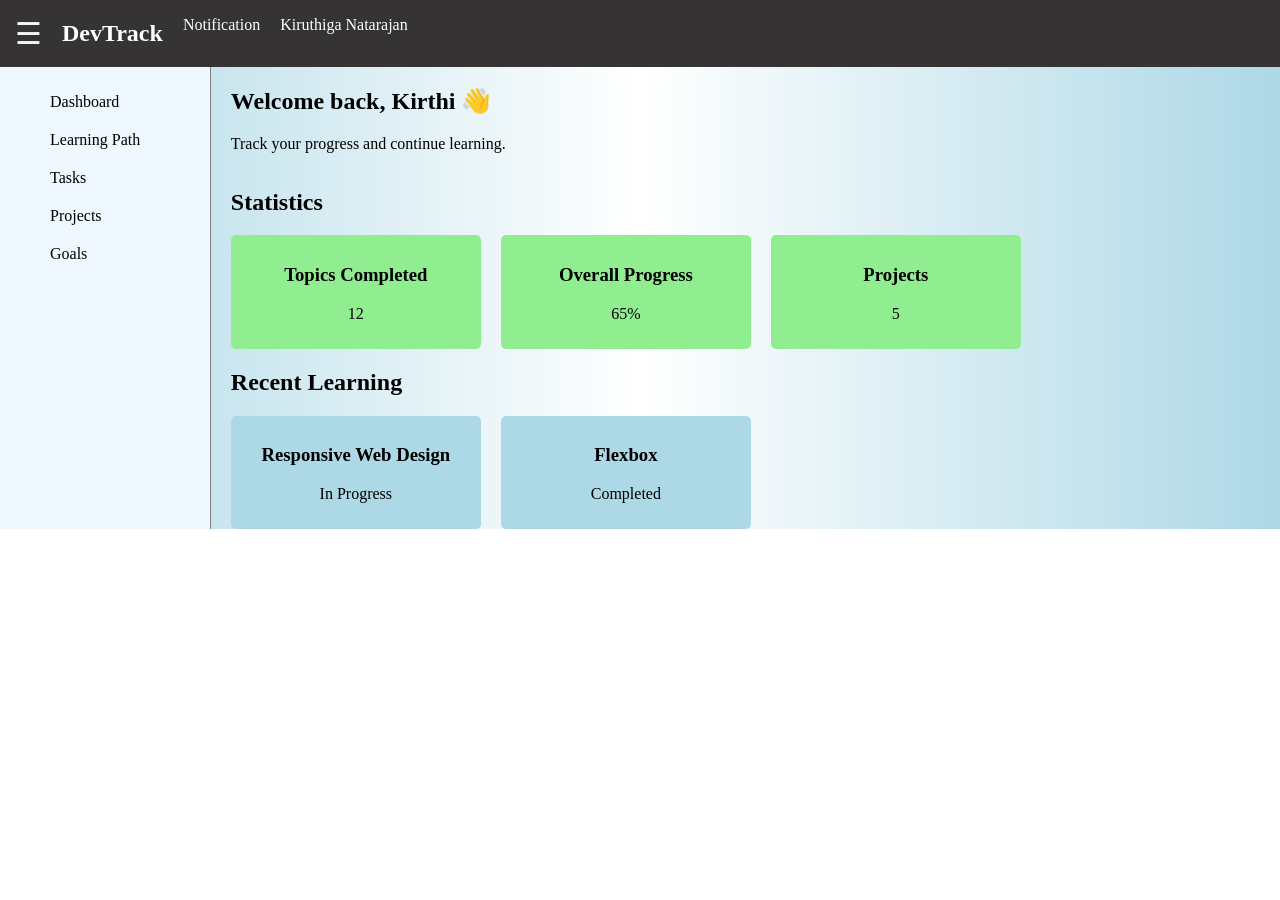
==== DevTrack/index.html @ 848b192b "Day5 DevTrack Project" ====
<!doctype html>
<html lang="en">
  <head>
    <title>DevTrack</title>
    <meta charset="UTF-8" />
    <meta
      name="description"
      content="App to track developer learning progress"
    />
    <meta name="viewport" content="width=device-width,initial-scale=1.0" />
    <link rel="stylesheet" type="text/css" href="style.css" />
  </head>
  <body>
    <!--Header-->
    <header class="header header-flex">
      <button
        aria-label="Main Menu"
        style="
          font-size: 30px;
          color: whitesmoke;
          background: none;
          border: none;
          cursor: pointer;
        "
      >
        &#9776;
      </button>
      <h2>DevTrack</h2>
      <p>Notification</p>
      <p>Kiruthiga Natarajan</p>
    </header>
    <!--Sidebar/Main Content-->
    <div class="flex body">
      <aside class="sidebar">
        <nav>
          <ul>
            <li><a href="#">Dashboard</a></li>
            <li><a href="#">Learning Path</a></li>
            <li><a href="#">Tasks</a></li>
            <li><a href="#">Projects</a></li>
            <li><a href="#">Goals</a></li>
          </ul>
        </nav>
      </aside>
      <!-- Main body section-->
      <div class="main-content">
        <!-- Welcome Section-->
        <section>
          <h1>Welcome back, Kirthi 👋</h1>
          <p>Track your progress and continue learning.</p>
        </section>
        <!-- Statistics Section-->
        <section>
          <h2>Statistics</h2>
          <div class="statistics-card-flex">
            <div class="statistics-card">
              <h3>Topics Completed</h3>
              <p>12</p>
            </div>
            <div class="statistics-card">
              <h3>Overall Progress</h3>
              <p>65%</p>
            </div>
            <div class="statistics-card">
              <h3>Projects</h3>
              <p>5</p>
            </div>
          </div>
        </section>
        <!-- Recent Learning Section-->
        <section>
          <h2>Recent Learning</h2>
          <div class="learning-card-flex">
            <div class="learning-card">
              <h3>Responsive Web Design</h3>
              <p>In Progress</p>
            </div>
            <div class="learning-card">
              <h3>Flexbox</h3>
              <p>Completed</p>
            </div>
          </div>
        </section>
      </div>
    </div>
  </body>
</html>
---- DevTrack/style.css ----
* {
  padding: 0;
  box-sizing: border-box;
  overflow: auto;
}

body {
  margin: 0;
}

.flex {
  display: flex;
  align-items: stretch;
  justify-content: flex-start;
  gap: 20px;
}

.header {
  background-color: rgb(53, 51, 51);
  color: white;

  padding: 0px 15px;
}
.header-flex {
  justify-content: space-between;
}
.body {
  width: 100%;
  background-image: linear-gradient(to right, lightblue, white, lightblue);
  margin: auto;
}

.sidebar {
  flex: 2;
  border-right: 1px solid grey;
  background-color: aliceblue;
}

.sidebar a {
  display: block;
  padding: 10px 50px;
  text-decoration: none;
  color: black;
}
.main-content {
  flex: 10;
}

.statistics-card,
.learning-card {
  padding: 10px;
  border-radius: 5px;
  width: 250px;
  text-align: center;
}
.statistics-card-flex,
.header-flex,
.learning-card-flex {
  display: flex;
  align-items: stretch;
  justify-content: flex-start;
  gap: 20px;
}
.statistics-card {
  background-color: lightgreen;
}
.learning-card {
  background-color: lightblue;
}

/*mobile styling*/
@media screen and (max-width: 480px) {
  .sidebar {
    display: none;
  }
  .statistics-card-flex,
  .learning-card-flex {
    flex-direction: column;
  }
}
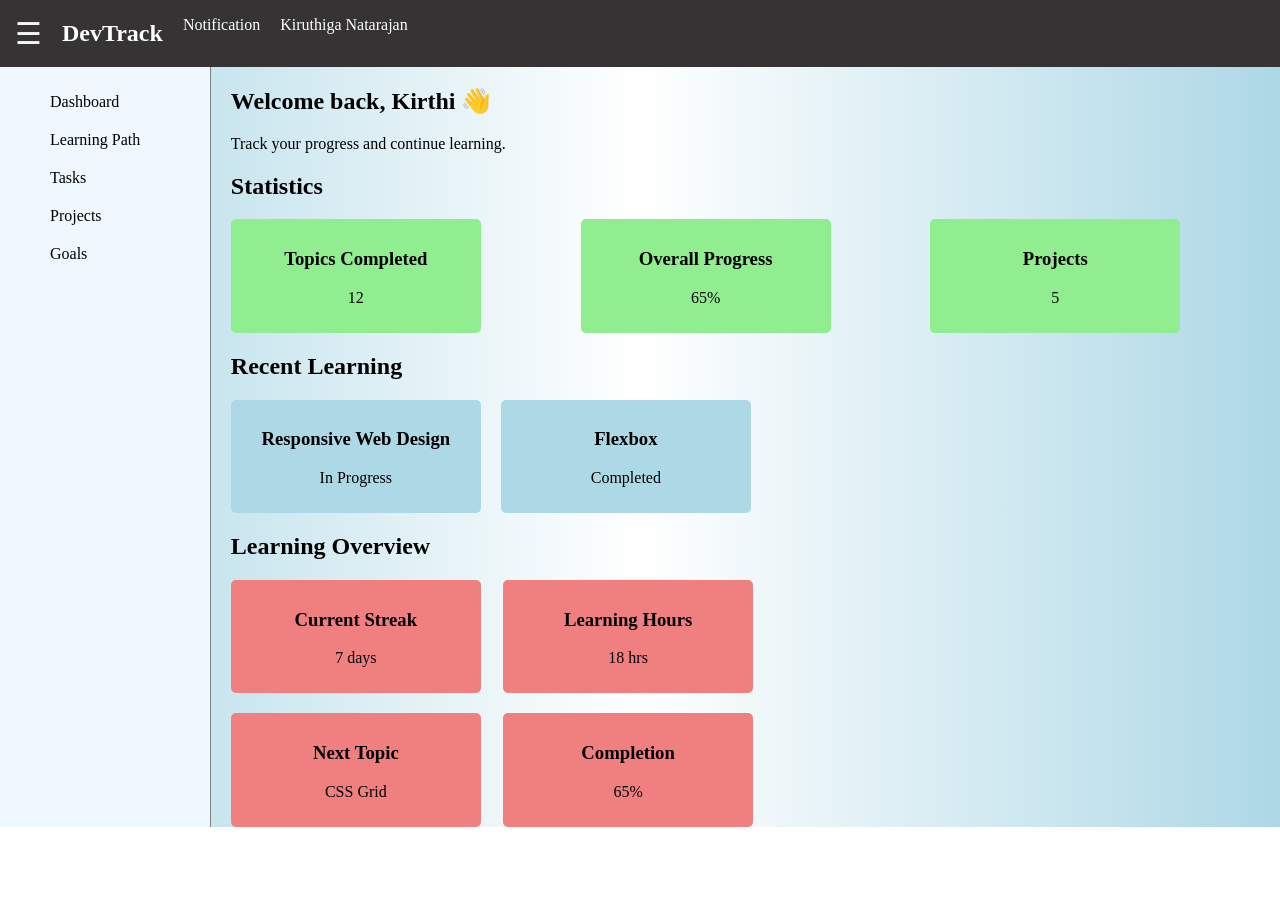
==== commit 63947063: "day6 grid practice" ====
--- a/DevTrack/index.html
+++ b/DevTrack/index.html
@@ -43,7 +43,7 @@
         </nav>
       </aside>
       <!-- Main body section-->
-      <div class="main-content">
+      <main class="main-content">
         <!-- Welcome Section-->
         <section>
           <h1>Welcome back, Kirthi 👋</h1>
@@ -52,7 +52,8 @@
         <!-- Statistics Section-->
         <section>
           <h2>Statistics</h2>
-          <div class="statistics-card-flex">
+          <!-- <div class="statistics-card-flex"> -->
+          <div class="statistics-card-grid">
             <div class="statistics-card">
               <h3>Topics Completed</h3>
               <p>12</p>
@@ -81,7 +82,29 @@
             </div>
           </div>
         </section>
-      </div>
+        <!--Learning Section-->
+        <section>
+          <h2>Learning Overview</h2>
+          <div class="overview-grid">
+            <div class="learning-overview-card">
+              <h3>Current Streak</h3>
+              <p>7 days</p>
+            </div>
+            <div class="learning-overview-card">
+              <h3>Learning Hours</h3>
+              <p>18 hrs</p>
+            </div>
+            <div class="learning-overview-card">
+              <h3>Next Topic</h3>
+              <p>CSS Grid</p>
+            </div>
+            <div class="learning-overview-card">
+              <h3>Completion</h3>
+              <p>65%</p>
+            </div>
+          </div>
+        </section>
+      </main>
     </div>
   </body>
 </html>
--- a/DevTrack/style.css
+++ b/DevTrack/style.css
@@ -1,11 +1,11 @@
 * {
   padding: 0;
   box-sizing: border-box;
-  overflow: auto;
 }
 
 body {
   margin: 0;
+  overflow: auto;
 }
 
 .flex {
@@ -47,13 +47,14 @@
 }
 
 .statistics-card,
-.learning-card {
+.learning-card,
+.learning-overview-card {
   padding: 10px;
   border-radius: 5px;
   width: 250px;
   text-align: center;
 }
-.statistics-card-flex,
+/* .statistics-card-flex, */
 .header-flex,
 .learning-card-flex {
   display: flex;
@@ -61,11 +62,28 @@
   justify-content: flex-start;
   gap: 20px;
 }
+.statistics-card-grid {
+  display: grid;
+  grid-template-columns: 0.4fr 0.4fr 0.4fr;
+  grid-template-rows: 1fr;
+}
 .statistics-card {
   background-color: lightgreen;
 }
 .learning-card {
   background-color: lightblue;
+}
+.learning-overview-card {
+  background-color: lightcoral;
+}
+
+.overview-grid {
+  display: grid;
+  grid-template-columns: 1fr 1fr;
+  grid-template-rows: 1fr 1fr;
+  grid-auto-flow: row;
+  gap: 20px;
+  width: 50%;
 }
 
 /*mobile styling*/
@@ -73,8 +91,20 @@
   .sidebar {
     display: none;
   }
-  .statistics-card-flex,
+  /* .statistics-card-flex, */
   .learning-card-flex {
     flex-direction: column;
   }
+  .statistics-card-grid {
+    grid-template-columns: 0.4fr;
+    grid-template-rows: 1fr 1fr 1fr;
+    grid-auto-flow: column;
+    gap: 10px;
+  }
+  .overview-grid {
+    grid-template-columns: 1fr;
+    grid-template-rows: 1fr 1fr 1fr 1fr;
+    grid-auto-flow: column;
+    gap: 20px;
+  }
 }
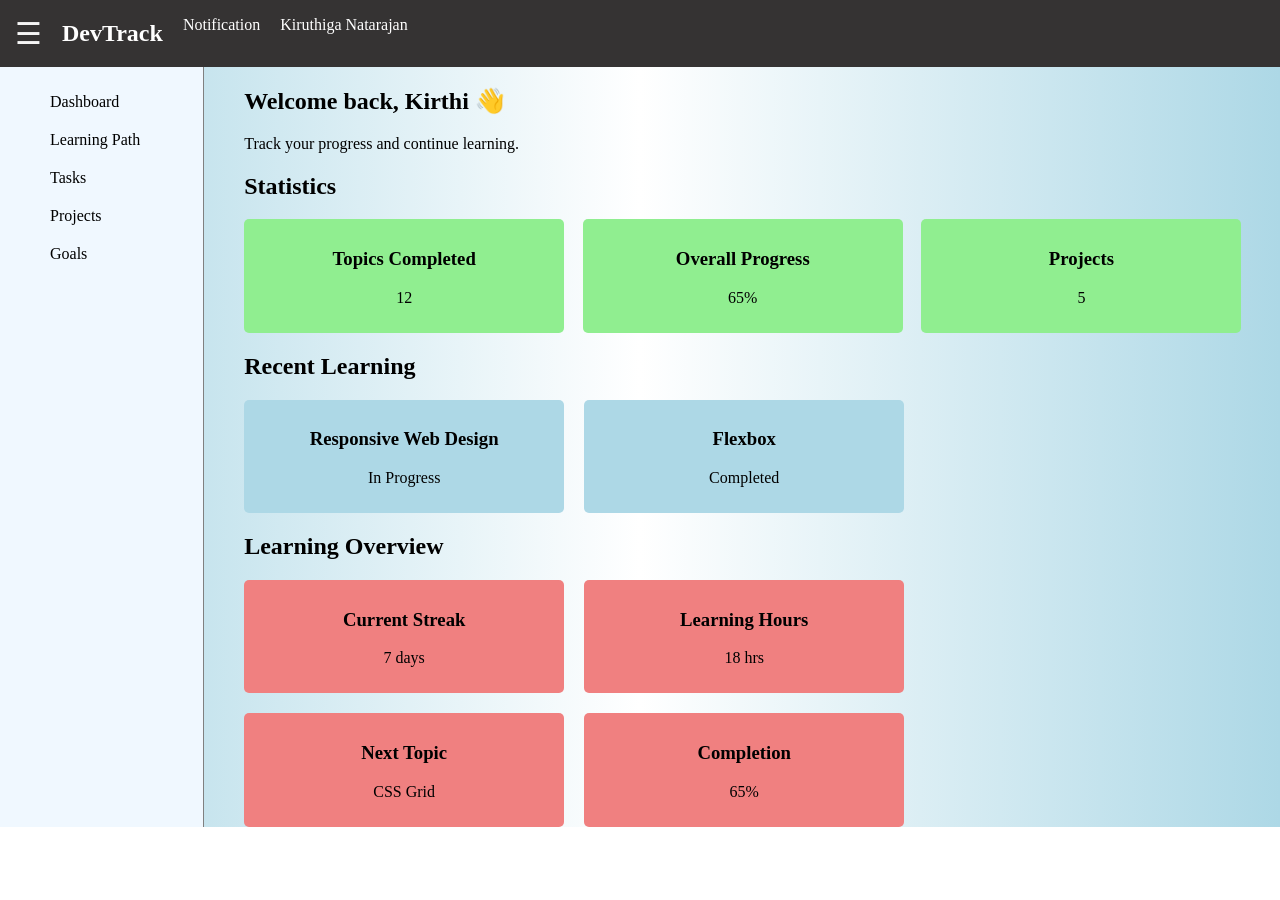
==== commit cc9f2911: "day8,9 and 10 practice" ====
--- a/DevTrack/index.html
+++ b/DevTrack/index.html
@@ -106,5 +106,6 @@
         </section>
       </main>
     </div>
+    <script src="script.js" defer type="module"></script>
   </body>
 </html>
--- a/DevTrack/style.css
+++ b/DevTrack/style.css
@@ -5,7 +5,7 @@
 
 body {
   margin: 0;
-  overflow: auto;
+  /* overflow: auto; */
 }
 
 .flex {
@@ -25,9 +25,9 @@
   justify-content: space-between;
 }
 .body {
-  width: 100%;
   background-image: linear-gradient(to right, lightblue, white, lightblue);
   margin: auto;
+  width: 100%;
 }
 
 .sidebar {
@@ -44,6 +44,8 @@
 }
 .main-content {
   flex: 10;
+  margin: 0 auto;
+  padding: 0 20px;
 }
 
 .statistics-card,
@@ -51,7 +53,7 @@
 .learning-overview-card {
   padding: 10px;
   border-radius: 5px;
-  width: 250px;
+  width: 25vw;
   text-align: center;
 }
 /* .statistics-card-flex, */
@@ -87,9 +89,18 @@
 }
 
 /*mobile styling*/
-@media screen and (max-width: 480px) {
+@media screen and (max-width: 699px) {
+  .main-content {
+    flex: 12;
+    border: 1px solid red;
+  }
   .sidebar {
     display: none;
+  }
+  .statistics-card,
+  .learning-card,
+  .learning-overview-card {
+    width: 45vw;
   }
   /* .statistics-card-flex, */
   .learning-card-flex {
@@ -108,3 +119,28 @@
     gap: 20px;
   }
 }
+
+/*Tablet Styling*/
+@media screen and (min-width: 700px) and (max-width: 1020px) {
+  .statistics-card,
+  .learning-card,
+  .learning-overview-card {
+    width: 35vw;
+  }
+  /* .statistics-card-flex, */
+  .learning-card-flex {
+    flex-direction: column;
+  }
+  .statistics-card-grid {
+    grid-template-columns: 0.4fr;
+    grid-template-rows: 1fr 1fr 1fr;
+    grid-auto-flow: column;
+    gap: 10px;
+  }
+  .overview-grid {
+    grid-template-columns: 1fr;
+    grid-template-rows: 1fr 1fr 1fr 1fr;
+    grid-auto-flow: column;
+    gap: 20px;
+  }
+}
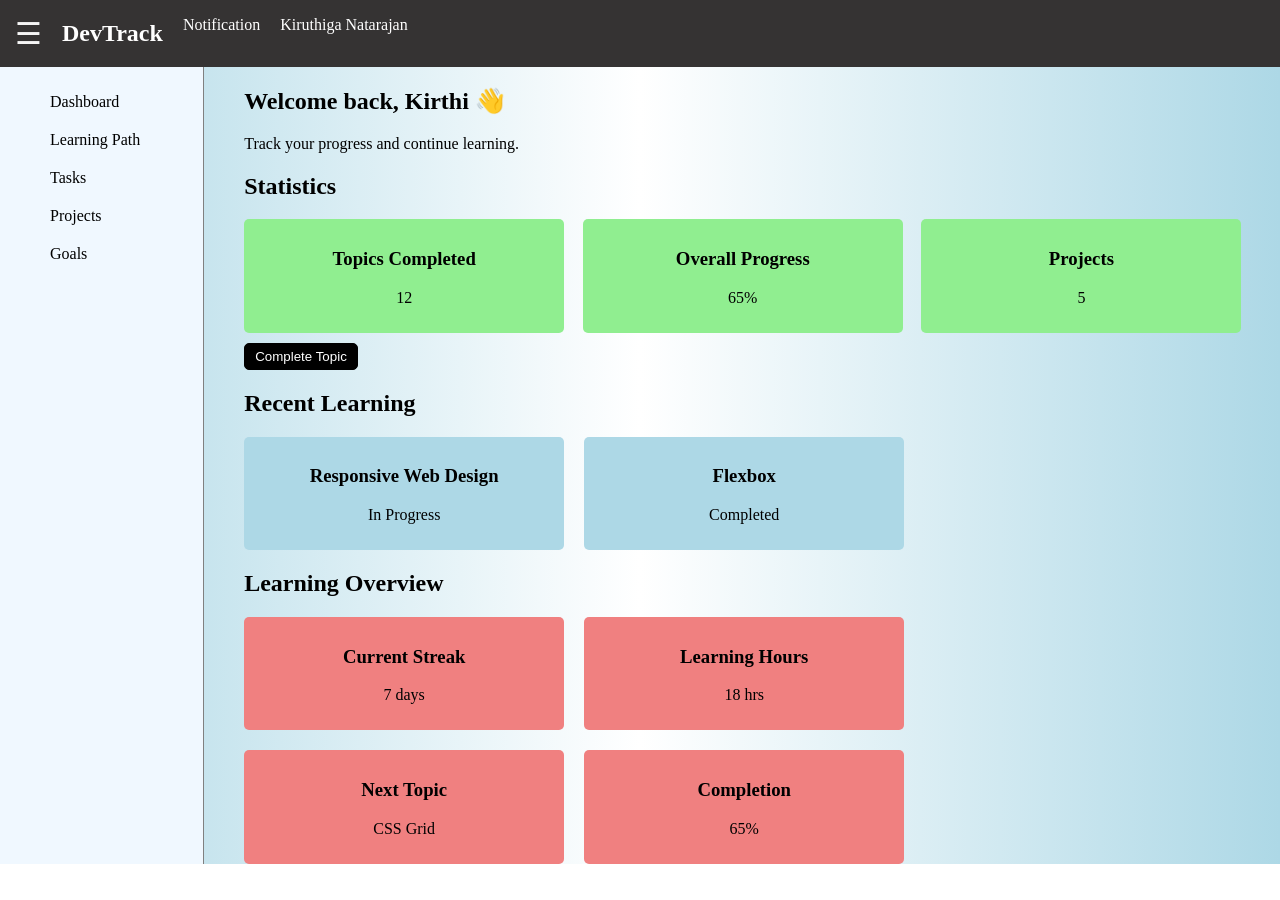
==== commit d87fa2b4: "day17+_partial" ====
--- a/DevTrack/index.html
+++ b/DevTrack/index.html
@@ -56,17 +56,18 @@
           <div class="statistics-card-grid">
             <div class="statistics-card">
               <h3>Topics Completed</h3>
-              <p>12</p>
+              <p id="topics-completed">12</p>
             </div>
             <div class="statistics-card">
               <h3>Overall Progress</h3>
-              <p>65%</p>
+              <p id="overall-progress">65%</p>
             </div>
             <div class="statistics-card">
               <h3>Projects</h3>
-              <p>5</p>
+              <p id="projects-count">5</p>
             </div>
           </div>
+          <button id="complete-topic-btn">Complete Topic</button>
         </section>
         <!-- Recent Learning Section-->
         <section>
@@ -106,6 +107,6 @@
         </section>
       </main>
     </div>
-    <script src="script.js" defer type="module"></script>
+    <script src="day17js" defer type="module"></script>
   </body>
 </html>
--- a/DevTrack/style.css
+++ b/DevTrack/style.css
@@ -144,3 +144,13 @@
     gap: 20px;
   }
 }
+
+#complete-topic-btn {
+  padding: 5px 10px;
+  border-radius: 5px;
+  margin-top: 10px;
+  background-color: black;
+  color: white;
+  border: 1px solid black;
+  cursor: pointer;
+}
